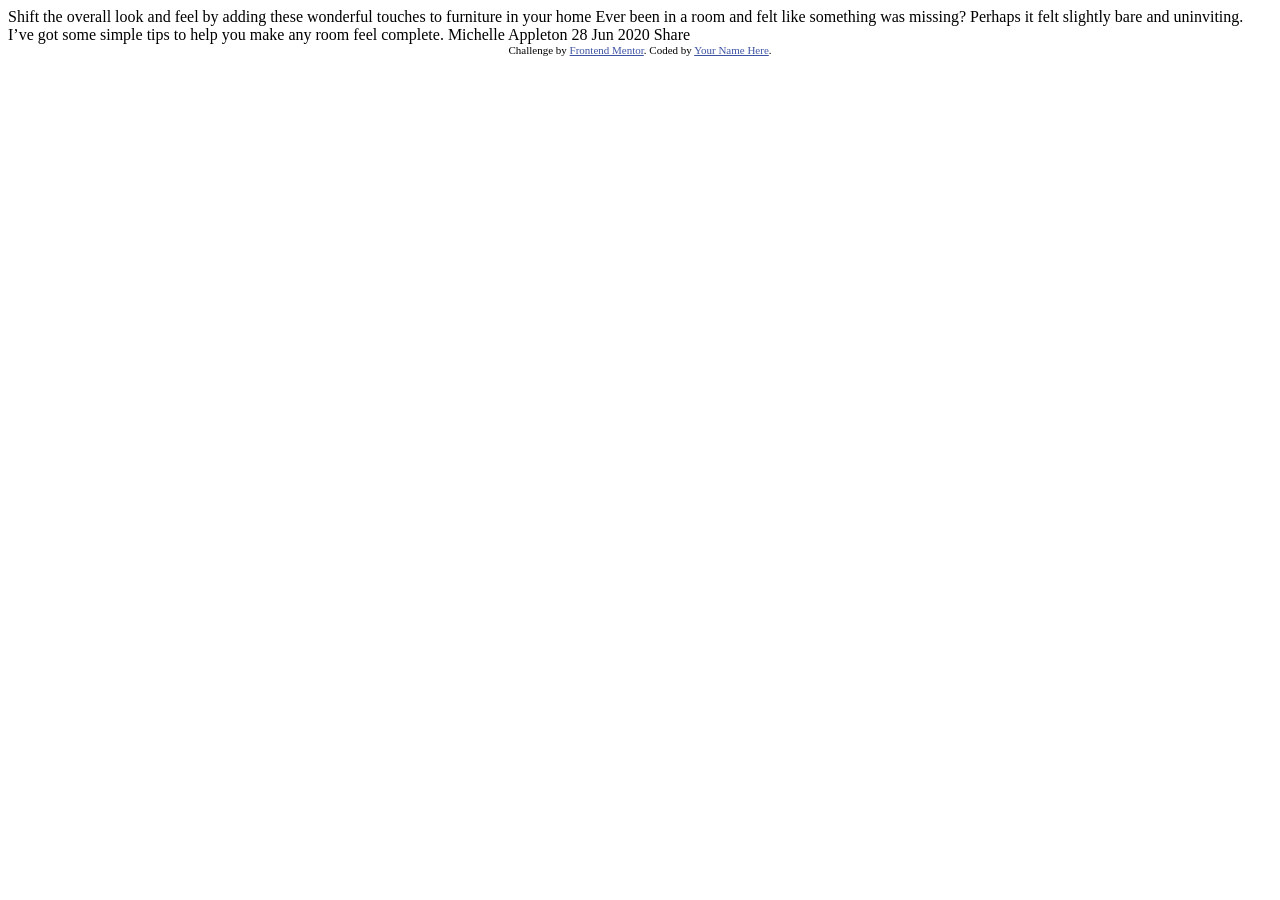
==== article-preview-component/index.html @ fa3b6451 "new project base upload" ====
<!DOCTYPE html>
<html lang="en">
<head>
  <meta charset="UTF-8">
  <meta name="viewport" content="width=device-width, initial-scale=1.0"> <!-- displays site properly based on user's device -->

  <link rel="icon" type="image/png" sizes="32x32" href="./images/favicon-32x32.png">
  
  <title>Frontend Mentor | Article preview component</title>

  <!-- Feel free to remove these styles or customise in your own stylesheet 👍 -->
  <style>
    .attribution { font-size: 11px; text-align: center; }
    .attribution a { color: hsl(228, 45%, 44%); }
  </style>
</head>
<body>

  Shift the overall look and feel by adding these wonderful 
  touches to furniture in your home

  Ever been in a room and felt like something was missing? Perhaps 
  it felt slightly bare and uninviting. I’ve got some simple tips 
  to help you make any room feel complete.

  Michelle Appleton
  28 Jun 2020

  Share
  
  <div class="attribution">
    Challenge by <a href="https://www.frontendmentor.io?ref=challenge" target="_blank">Frontend Mentor</a>. 
    Coded by <a href="#">Your Name Here</a>.
  </div>
</body>
</html>
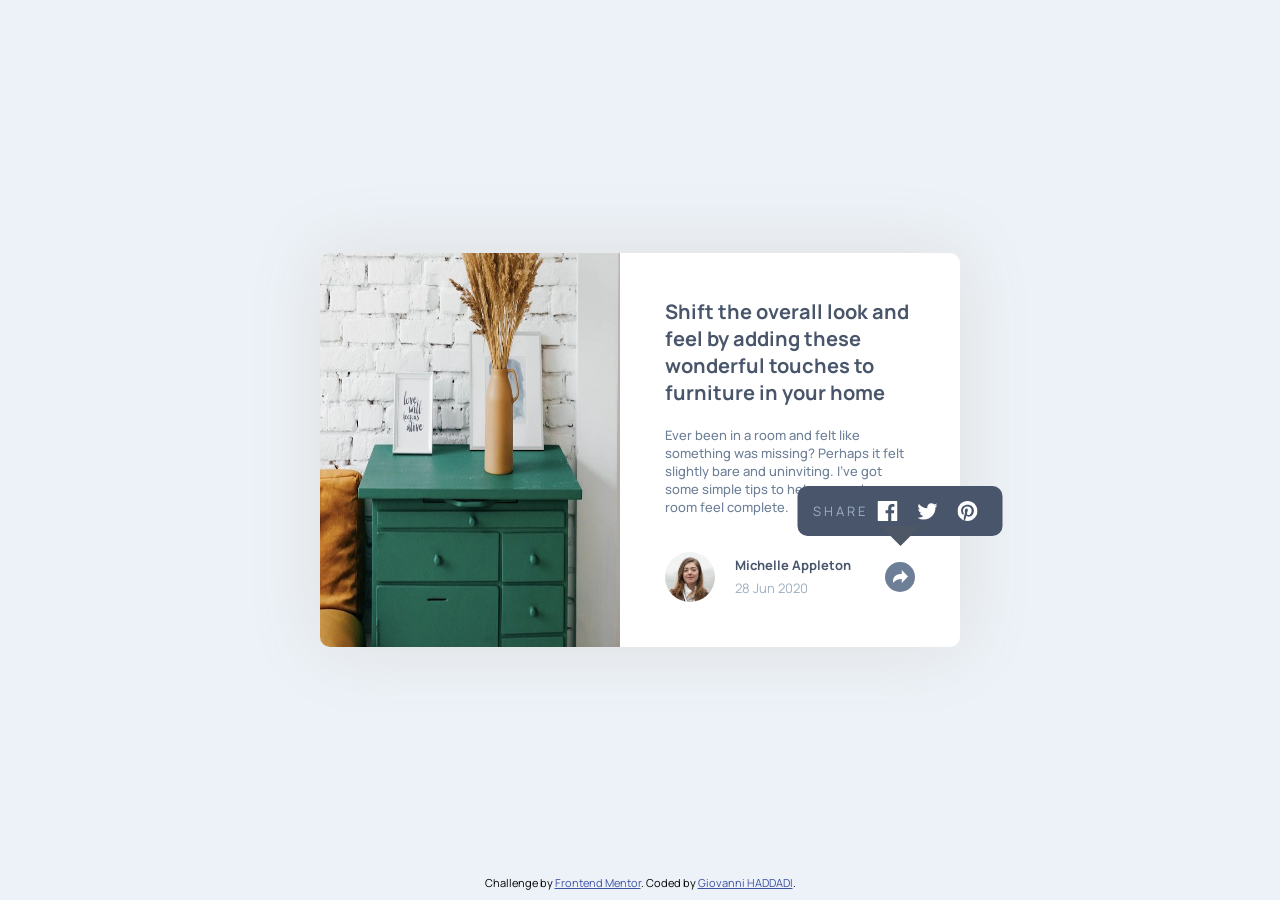
==== commit 07870dad: "fullscreen css done" ====
--- a/article-preview-component/index.html
+++ b/article-preview-component/index.html
@@ -5,6 +5,7 @@
   <meta name="viewport" content="width=device-width, initial-scale=1.0"> <!-- displays site properly based on user's device -->
 
   <link rel="icon" type="image/png" sizes="32x32" href="./images/favicon-32x32.png">
+  <link rel="stylesheet" href="./style.css">
   
   <title>Frontend Mentor | Article preview component</title>
 
@@ -15,22 +16,50 @@
   </style>
 </head>
 <body>
+  <div class="article-container">
+    <img src="./images/drawers.jpg" alt="drawers picture" class="article-picture">
+    <div class="text-container">
+      <p class="article-title">Shift the overall look and feel by adding these wonderful 
+        touches to furniture in your home</p>
+      <p class="article-description">Ever been in a room and felt like something was missing? Perhaps 
+        it felt slightly bare and uninviting. I’ve got some simple tips 
+        to help you make any room feel complete.</p>
+      <div class="information-container">
+        <div class="author-container">
+          <img src="./images/avatar-michelle.jpg" alt="Michelle's avatar">
+          <div class="author-information">
+            <p class="author-name">Michelle Appleton</p>
+            <p class="article-date">28 Jun 2020</p>
+          </div>
+        </div>
+        <button class="share-button">
+          <svg xmlns="http://www.w3.org/2000/svg" width="15" height="13">
+            <path fill="#fff" d="M15 6.495L8.766.014V3.88H7.441C3.33 3.88 0 7.039 0 10.936v2.049l.589-.612C2.59 10.294 5.422 9.11 8.39 9.11h.375v3.867L15 6.495z"/>
+          </svg>
+        </button>
 
-  Shift the overall look and feel by adding these wonderful 
-  touches to furniture in your home
+        <div class="share-container">
+          <p class="share-text">Share</p>
+          <svg xmlns="http://www.w3.org/2000/svg" width="20" height="20">
+            <path fill="#FFF" d="M18.896 0H1.104C.494 0 0 .494 0 1.104v17.793C0 19.506.494 20 1.104 20h9.58v-7.745H8.076V9.237h2.606V7.01c0-2.583 1.578-3.99 3.883-3.99 1.104 0 2.052.082 2.329.119v2.7h-1.598c-1.254 0-1.496.597-1.496 1.47v1.928h2.989l-.39 3.018h-2.6V20h5.098c.608 0 1.102-.494 1.102-1.104V1.104C20 .494 19.506 0 18.896 0z"/>
+          </svg>
+          <svg xmlns="http://www.w3.org/2000/svg" width="20" height="17">
+            <path fill="#FFF" d="M20 2.172a8.192 8.192 0 01-2.357.646 4.11 4.11 0 001.804-2.27 8.22 8.22 0 01-2.605.996A4.096 4.096 0 0013.847.248c-2.65 0-4.596 2.472-3.998 5.037A11.648 11.648 0 011.392 1a4.109 4.109 0 001.27 5.478 4.086 4.086 0 01-1.858-.513c-.045 1.9 1.318 3.679 3.291 4.075a4.113 4.113 0 01-1.853.07 4.106 4.106 0 003.833 2.849A8.25 8.25 0 010 14.658a11.616 11.616 0 006.29 1.843c7.618 0 11.922-6.434 11.663-12.205A8.354 8.354 0 0020 2.172z"/>
+          </svg>
+          <svg xmlns="http://www.w3.org/2000/svg" width="20" height="20">
+            <path fill="#FFF" d="M10 0C4.478 0 0 4.477 0 10c0 4.237 2.636 7.855 6.356 9.312-.088-.791-.167-2.005.035-2.868.182-.78 1.172-4.97 1.172-4.97s-.299-.6-.299-1.486c0-1.39.806-2.428 1.81-2.428.852 0 1.264.64 1.264 1.408 0 .858-.545 2.14-.828 3.33-.236.995.5 1.807 1.48 1.807 1.778 0 3.144-1.874 3.144-4.58 0-2.393-1.72-4.068-4.177-4.068-2.845 0-4.515 2.135-4.515 4.34 0 .859.331 1.781.745 2.281a.3.3 0 01.069.288l-.278 1.133c-.044.183-.145.223-.335.134-1.249-.581-2.03-2.407-2.03-3.874 0-3.154 2.292-6.052 6.608-6.052 3.469 0 6.165 2.473 6.165 5.776 0 3.447-2.173 6.22-5.19 6.22-1.013 0-1.965-.525-2.291-1.148l-.623 2.378c-.226.869-.835 1.958-1.244 2.621.937.29 1.931.446 2.962.446 5.522 0 10-4.477 10-10S15.522 0 10 0z"/>
+          </svg>
+        </div>
+      </div>
+    </div>
+  </div>
 
-  Ever been in a room and felt like something was missing? Perhaps 
-  it felt slightly bare and uninviting. I’ve got some simple tips 
-  to help you make any room feel complete.
-
-  Michelle Appleton
-  28 Jun 2020
-
-  Share
-  
   <div class="attribution">
     Challenge by <a href="https://www.frontendmentor.io?ref=challenge" target="_blank">Frontend Mentor</a>. 
-    Coded by <a href="#">Your Name Here</a>.
+    Coded by <a href="https://www.giovanni-haddadi.com/" target="_blank">Giovanni HADDADI</a>.
   </div>
+
+
+  <script type="text/javascript" src="./script.js"></script>
 </body>
 </html>
--- a/article-preview-component/style.css
+++ b/article-preview-component/style.css
@@ -0,0 +1,142 @@
+@import url('https://fonts.googleapis.com/css2?family=Manrope:wght@500;700&display=swap');
+
+html {
+    min-height: 100vh;
+    background: hsl(210, 46%, 95%);
+    font-family: 'Manrope', sans-serif;
+    font-size: 13px;
+}
+
+body {
+    display: flex;
+    justify-content: center;
+    align-items: center;
+    margin: 0 auto;
+    min-height: 100vh;
+}
+
+p {
+    margin: 0;
+}
+
+.article-container {
+    display: flex;
+    width: 50%;
+    border-radius: 10px;
+    background: white;
+    box-shadow: 0px 0px 72px 3px rgba(224,224,224,1);
+}
+
+.article-picture {
+    width: 300px;
+    border-radius: 10px 0 0 10px;
+}
+
+.text-container {
+    margin: 45px 45px 30px 45px;
+}
+
+.article-title {
+    font-weight: 700;
+    font-size: 20px;
+    color: hsl(217, 19%, 35%);
+    margin-bottom: 20px;
+}
+
+.article-description {
+    font-weight: 500;
+    color:hsl(214, 17%, 51%);
+    margin-bottom: 20px;
+}
+
+.information-container {
+    display: flex;
+    position: relative;
+    flex-direction: row;
+    justify-content: space-between;
+    align-items: center;
+}
+
+.author-container {
+    display: flex;
+    flex-direction: row;
+    align-items: center;
+}
+
+.author-container img {
+    width: 50px;
+    border-radius: 100px;
+}
+
+.author-information {
+    margin: 20px;
+}
+
+.author-name {
+    font-weight: 700;
+    color:  hsl(217, 19%, 35%);
+    margin-bottom: 5px;
+}
+
+.article-date {
+    color: hsl(212, 23%, 69%);
+}
+
+.share-button {
+    all: unset;
+    display: flex;
+    align-items: center;
+    justify-content: center;
+    cursor: pointer;
+    width: 30px;
+    height: 30px;
+    background: hsl(214, 17%, 51%);
+    border-radius: 100px;
+}
+
+.share-container {
+    display: flex;
+    position: absolute;
+    flex-direction: row;
+    align-items: center;
+    justify-content: center;
+    transform: translate(calc(50% - 15px), -100%);
+    right: 0;
+    top: 0;
+    border-radius: 10px;
+    background: hsl(217, 19%, 35%);
+    padding: 15px;
+}
+
+.share-container::after {
+    content: '';
+    position: absolute;
+    width: 0;
+    height: 0;
+    transform: translate(0%, calc(50% + 15px));
+    border-top: 20px solid #4E5765;
+    border-right: 20px solid transparent;
+    border-left: 20px solid transparent;
+}
+
+.share-text {
+    letter-spacing: 3px;
+    text-transform: uppercase;
+    color: hsl(212, 23%, 69%);
+}
+
+.share-container svg {
+    margin: 0 10px;
+}
+
+.attribution { 
+    width: 100%;
+    font-size: 11px; 
+    text-align: center; 
+    position: absolute;
+    bottom: 10px;
+}
+
+.attribution a { 
+    color: hsl(228, 45%, 44%); 
+}
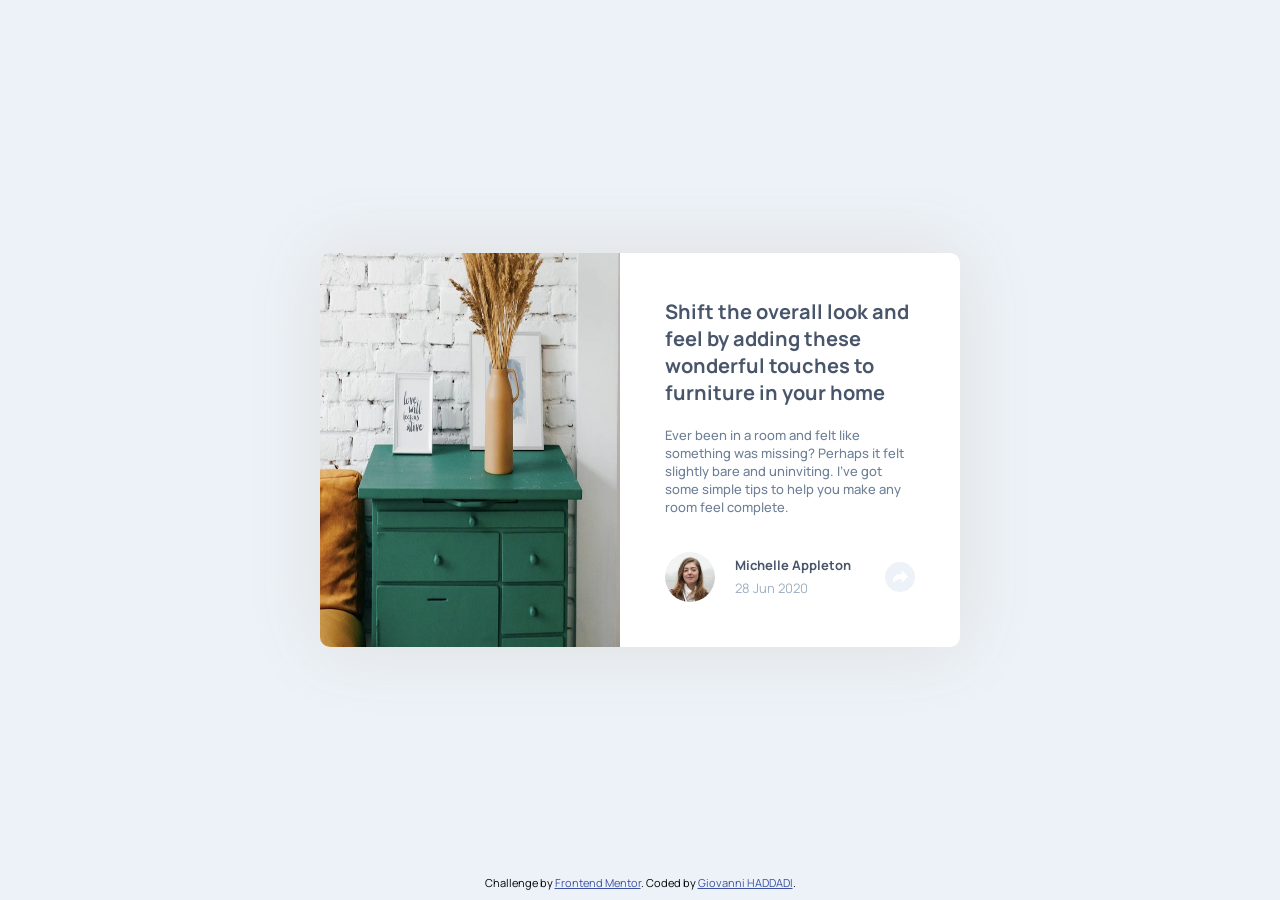
==== commit eff7e4a1: "added the JS part" ====
--- a/article-preview-component/index.html
+++ b/article-preview-component/index.html
@@ -32,13 +32,13 @@
             <p class="article-date">28 Jun 2020</p>
           </div>
         </div>
-        <button class="share-button">
+        <button class="share-button" id="share-button">
           <svg xmlns="http://www.w3.org/2000/svg" width="15" height="13">
             <path fill="#fff" d="M15 6.495L8.766.014V3.88H7.441C3.33 3.88 0 7.039 0 10.936v2.049l.589-.612C2.59 10.294 5.422 9.11 8.39 9.11h.375v3.867L15 6.495z"/>
           </svg>
         </button>
 
-        <div class="share-container">
+        <div class="share-container" id="share-container">
           <p class="share-text">Share</p>
           <svg xmlns="http://www.w3.org/2000/svg" width="20" height="20">
             <path fill="#FFF" d="M18.896 0H1.104C.494 0 0 .494 0 1.104v17.793C0 19.506.494 20 1.104 20h9.58v-7.745H8.076V9.237h2.606V7.01c0-2.583 1.578-3.99 3.883-3.99 1.104 0 2.052.082 2.329.119v2.7h-1.598c-1.254 0-1.496.597-1.496 1.47v1.928h2.989l-.39 3.018h-2.6V20h5.098c.608 0 1.102-.494 1.102-1.104V1.104C20 .494 19.506 0 18.896 0z"/>
--- a/article-preview-component/style.css
+++ b/article-preview-component/style.css
@@ -90,8 +90,9 @@
     cursor: pointer;
     width: 30px;
     height: 30px;
-    background: hsl(214, 17%, 51%);
+    background: hsl(210, 46%, 95%);
     border-radius: 100px;
+    transition-duration: 0.5s;
 }
 
 .share-container {
@@ -100,12 +101,14 @@
     flex-direction: row;
     align-items: center;
     justify-content: center;
-    transform: translate(calc(50% - 15px), -100%);
+    transform: translate(calc(50% - 15px), -50%);
     right: 0;
     top: 0;
     border-radius: 10px;
     background: hsl(217, 19%, 35%);
     padding: 15px;
+    opacity: 0;
+    transition-duration: 0.5s;
 }
 
 .share-container::after {
@@ -139,4 +142,16 @@
 
 .attribution a { 
     color: hsl(228, 45%, 44%); 
+}
+
+.active {
+    transition-duration: 0.5s;
+    transform: translate(calc(50% - 15px), -100%);
+    opacity: 1;
+}
+
+.clicked {
+    background: hsl(214, 17%, 51%);
+    transition-duration: 0.5s;
+    fill: white;
 }
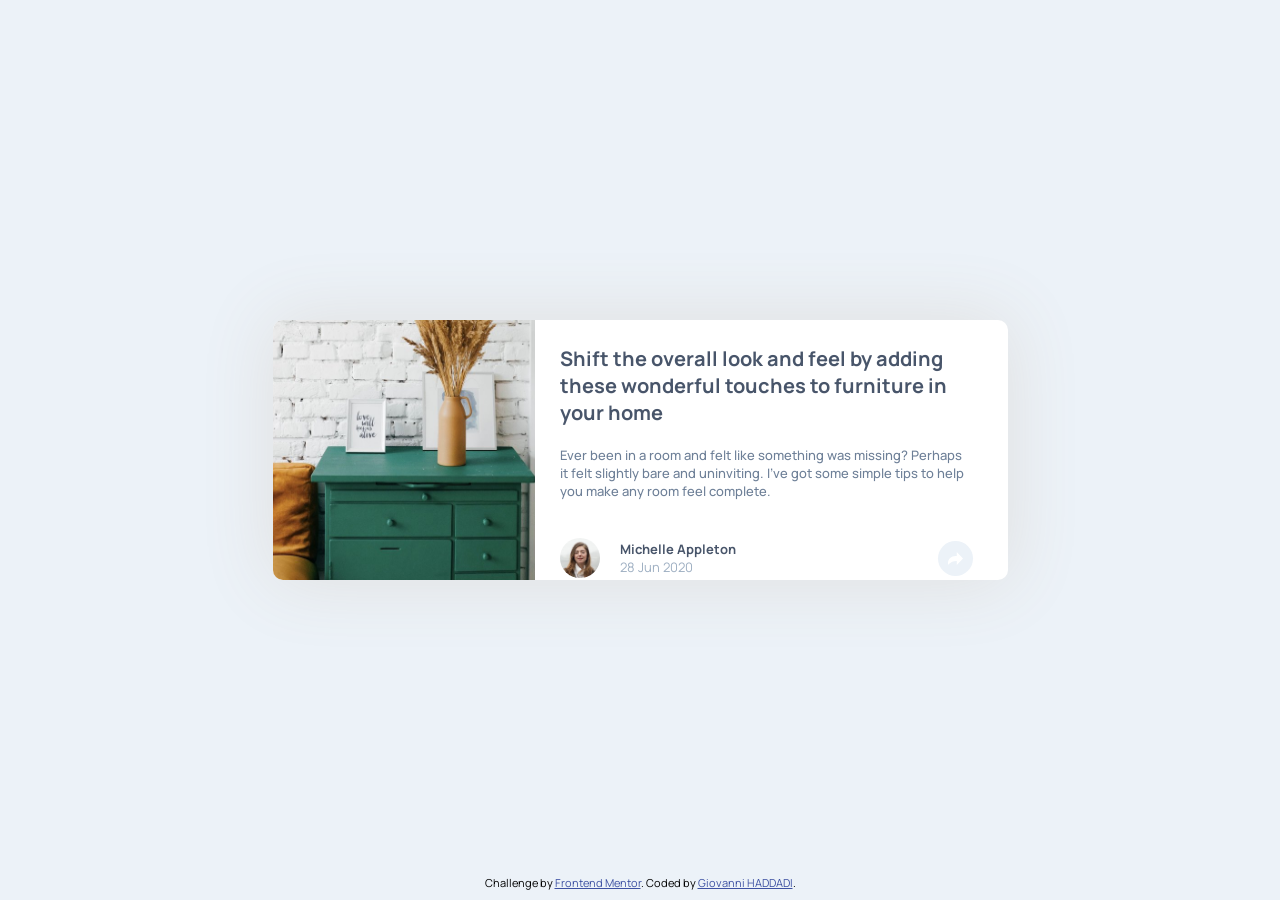
==== commit dcbf0e06: "responsive design + small correction" ====
--- a/article-preview-component/index.html
+++ b/article-preview-component/index.html
@@ -17,7 +17,9 @@
 </head>
 <body>
   <div class="article-container">
-    <img src="./images/drawers.jpg" alt="drawers picture" class="article-picture">
+    <div class="picture-container">
+      <img src="./images/drawers.jpg" alt="drawers picture" class="article-picture">
+    </div>
     <div class="text-container">
       <p class="article-title">Shift the overall look and feel by adding these wonderful 
         touches to furniture in your home</p>
--- a/article-preview-component/style.css
+++ b/article-preview-component/style.css
@@ -13,15 +13,23 @@
     align-items: center;
     margin: 0 auto;
     min-height: 100vh;
+    min-width: auto;
 }
 
 p {
     margin: 0;
 }
 
+.picture-container {
+    overflow: hidden;
+    width: 600px;
+    height: 100%;
+}
+
 .article-container {
     display: flex;
-    width: 50%;
+    width: 735px;
+    height: 260px;
     border-radius: 10px;
     background: white;
     box-shadow: 0px 0px 72px 3px rgba(224,224,224,1);
@@ -29,24 +37,21 @@
 
 .article-picture {
     width: 300px;
+    height: 100%;
     border-radius: 10px 0 0 10px;
-}
-
-.text-container {
-    margin: 45px 45px 30px 45px;
 }
 
 .article-title {
     font-weight: 700;
     font-size: 20px;
     color: hsl(217, 19%, 35%);
-    margin-bottom: 20px;
+    padding: 25px 35px 20px 25px;
 }
 
 .article-description {
     font-weight: 500;
     color:hsl(214, 17%, 51%);
-    margin-bottom: 20px;
+    padding: 0 35px 20px 25px;
 }
 
 .information-container {
@@ -55,6 +60,7 @@
     flex-direction: row;
     justify-content: space-between;
     align-items: center;
+    padding: 0 35px 0 25px;
 }
 
 .author-container {
@@ -64,7 +70,7 @@
 }
 
 .author-container img {
-    width: 50px;
+    width: 40px;
     border-radius: 100px;
 }
 
@@ -75,7 +81,6 @@
 .author-name {
     font-weight: 700;
     color:  hsl(217, 19%, 35%);
-    margin-bottom: 5px;
 }
 
 .article-date {
@@ -88,11 +93,12 @@
     align-items: center;
     justify-content: center;
     cursor: pointer;
-    width: 30px;
-    height: 30px;
+    width: 35px;
+    height: 35px;
     background: hsl(210, 46%, 95%);
     border-radius: 100px;
     transition-duration: 0.5s;
+    z-index: 1;
 }
 
 .share-container {
@@ -154,4 +160,42 @@
     background: hsl(214, 17%, 51%);
     transition-duration: 0.5s;
     fill: white;
+}
+
+@media all and (max-width: 840px) {
+    .article-container {
+        flex-direction: column;
+        width: 350px;
+        height: unset;
+    }
+
+    .picture-container {
+        height: 230px;
+        width: initial;
+    }
+
+    .article-picture {
+        height: 280px;
+        width: 100%;
+        border-radius: 10px 10px 0 0;
+    }
+
+    .share-container {
+        transform: translate(0%, 0%);
+        left: 0;
+        bottom: 0;
+        z-index: 0;
+        border-radius: 0 0 10px 10px;
+        padding-right: 120px;
+    }
+
+    .share-container::after {
+        content: none;
+    }
+}
+
+@media all and (max-width: 461px) {
+    .article-title {
+        font-size: 17px;
+    }
 }
